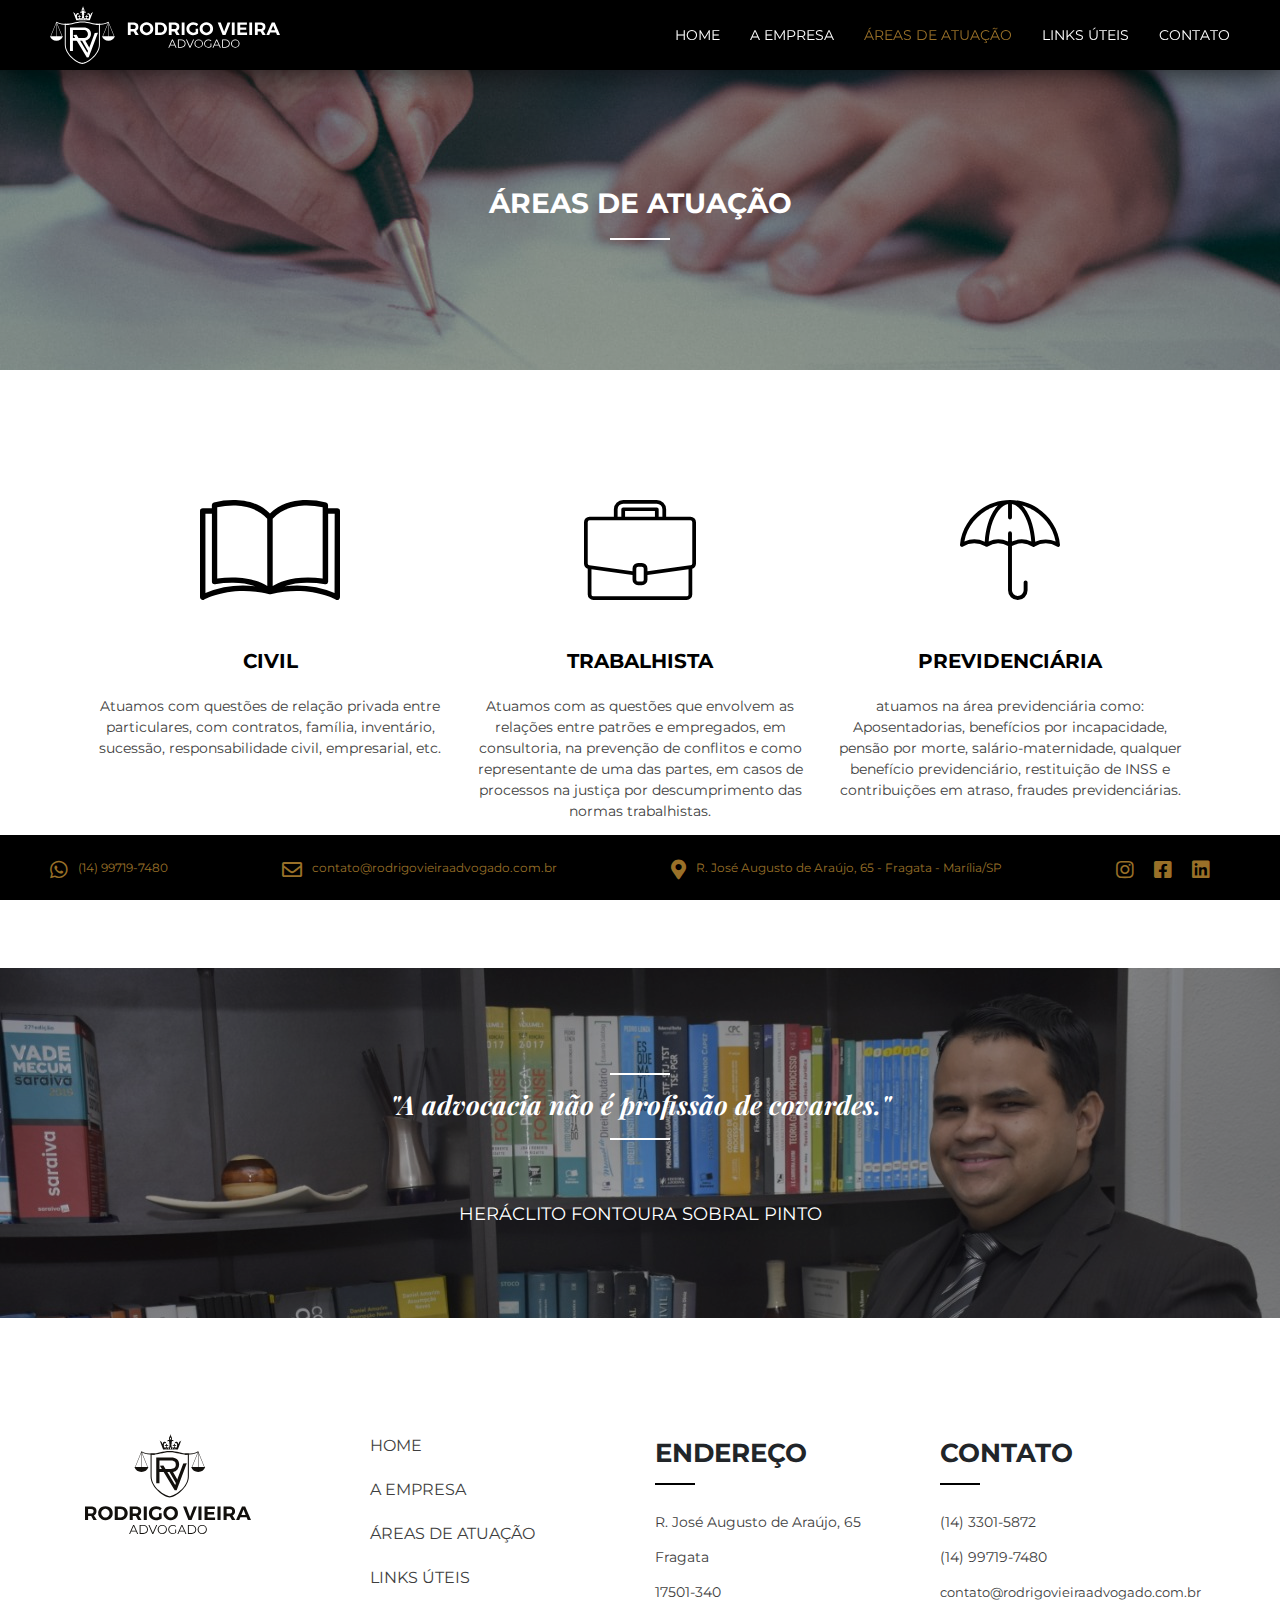
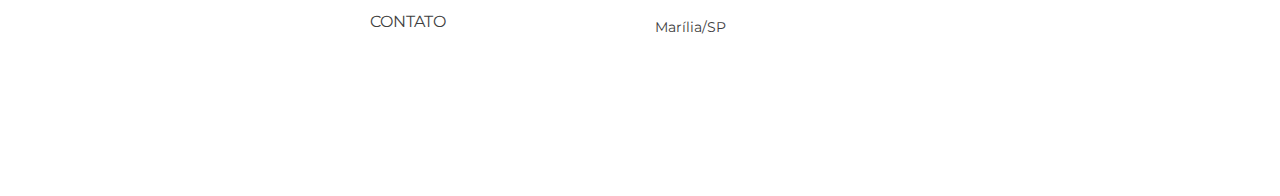
==== atuacao.html @ e59966e1 "site RV Advogado" ====
<!DOCTYPE html>
<html lang="pt-br">

<head>
    <meta charset="UTF-8">
    <meta name="viewport" content="width=device-width, initial-scale=1, shrink-to-fit=no">
    <!-- Primary Meta Tags -->
    <title>Áreas de Atuação | Rodrigo Vieira Advogado - Marília/SP</title>
    <meta name="title" content="Áreas de Atuação | Rodrigo Vieira Advogado - Marília/SP">
    <meta name="description" content="Escritório de advocacia, com 12 anos de experiência, oferecemos serviços especializados e personalizados em diversos ramos do direito, sempre visando à relação custo/benefício que atenda da melhor forma possível o interesse dos clientes.
    ">

    <!-- Open Graph / Facebook -->
    <meta property="og:type" content="website">
    <meta property="og:url" content="http://rodrigovieiraadvogado.com.br/">
    <meta property="og:title" content="Áreas de Atuação | Rodrigo Vieira Advogado - Marília/SP">
    <meta property="og:description" content="Escritório de advocacia, com 12 anos de experiência, oferecemos serviços especializados e personalizados em diversos ramos do direito, sempre visando à relação custo/benefício que atenda da melhor forma possível o interesse dos clientes.
    ">
    <meta property="og:image" content="/og.png">

    <!-- Twitter -->
    <meta property="twitter:card" content="summary_large_image">
    <meta property="twitter:url" content="http://rodrigovieiraadvogado.com.br/">
    <meta property="twitter:title" content="Áreas de Atuação | Rodrigo Vieira Advogado - Marília/SP">
    <meta property="twitter:description" content="Escritório de advocacia, com 12 anos de experiência, oferecemos serviços especializados e personalizados em diversos ramos do direito, sempre visando à relação custo/benefício que atenda da melhor forma possível o interesse dos clientes.
    ">
    <meta property="twitter:image" content="/og.png">

    <link rel="apple-touch-icon" sizes="57x57" href="/apple-icon-57x57.png">
    <link rel="apple-touch-icon" sizes="60x60" href="/apple-icon-60x60.png">
    <link rel="apple-touch-icon" sizes="72x72" href="/apple-icon-72x72.png">
    <link rel="apple-touch-icon" sizes="76x76" href="/apple-icon-76x76.png">
    <link rel="apple-touch-icon" sizes="114x114" href="/apple-icon-114x114.png">
    <link rel="apple-touch-icon" sizes="120x120" href="/apple-icon-120x120.png">
    <link rel="apple-touch-icon" sizes="144x144" href="/apple-icon-144x144.png">
    <link rel="apple-touch-icon" sizes="152x152" href="/apple-icon-152x152.png">
    <link rel="apple-touch-icon" sizes="180x180" href="/apple-icon-180x180.png">
    <link rel="icon" type="image/png" sizes="192x192"  href="/android-icon-192x192.png">
    <link rel="icon" type="image/png" sizes="32x32" href="/favicon-32x32.png">
    <link rel="icon" type="image/png" sizes="96x96" href="/favicon-96x96.png">
    <link rel="icon" type="image/png" sizes="16x16" href="/favicon-16x16.png">
    <link rel="manifest" href="/manifest.json">
    <meta name="msapplication-TileColor" content="#ffffff">
    <meta name="msapplication-TileImage" content="/ms-icon-144x144.png">
    <meta name="theme-color" content="#000000">

    <link rel="stylesheet" href="css/bootstrap-reboot.min.css">
    <link rel="stylesheet" href="css/bootstrap-grid.min.css">
    <link rel="stylesheet" href="css/style.css">
    <link rel="stylesheet" href="css/atuacao.css">
    <link rel="stylesheet" href="css/responsivo.css">
    <link href="https://fonts.googleapis.com/css2?family=Montserrat:wght@300;400;600;700&family=Playfair+Display:ital,wght@0,400;0,700;1,700&display=swap" rel="stylesheet">
    <link href="css/all.css" rel="stylesheet">
    <link rel="stylesheet" href="css/swiper-bundle.min.css">

</head>

<body>
    <script type="text/javascript">
        document.documentElement.className += ' js';
    </script>

    <header>
        <div class="container-fluid">
            <div class="row">
                <a href="index.html"><img src="img/logo.svg" alt="Logo Rodrigo Vieira Advogado"></a>
                <nav class="menu-nav mobile-menu">
                    <ul>
                        <li><a href="index.html">HOME</a></li>
                        <li><a href="sobre.html">A EMPRESA</a></li>
                        <li><a href="atuacao.html" class="active">ÁREAS DE ATUAÇÃO</a></li>
                        <li><a href="links.html">LINKS ÚTEIS</a></li>
                        <li><a href="contato.html">CONTATO</a></li>
                    </ul>
                </nav>
                <span class="mobile-btn"></span>
            </div>
        </div>
    </header>

    <main>
        <section class="introducao-interna bg-atuacao">
            <div class="opacityInterna"></div>
            <div class="container">
                <div class="row">
                    <h1>ÁREAS DE ATUAÇÃO</h1>
                </div>
            </div>
        </section>

        <section class="atuacao">
            <div class="container">
                <div class="row itens-atuacao">

                    <div class="col-md item-atuacao">
                        <figure><img src="img/civil.svg" alt="Imagem Civil"></figure>
                        <h2>CIVIL</h2>
                        <p>Atuamos com questões de relação privada entre particulares, com contratos, família, inventário, sucessão, responsabilidade civil, empresarial, etc.</p>
                    </div>

                    <div class="col-md item-atuacao">
                        <figure><img src="img/trabalhista.svg" alt="Imagem Trabalhista"></figure>
                        <h2>TRABALHISTA</h2>
                        <p>Atuamos com as questões que envolvem as relações entre patrões e empregados, em consultoria, na prevenção de conflitos e como representante de uma das partes, em casos de processos na justiça por descumprimento das normas trabalhistas.</p>
                    </div>

                    <div class="col-md item-atuacao">
                        <figure><img src="img/previdenciaria.svg" alt="Imagem Previdenciária"></figure>
                        <h2>PREVIDENCIÁRIA</h2>
                        <p>atuamos na área previdenciária como: Aposentadorias, benefícios por incapacidade, pensão por morte, salário-maternidade, qualquer benefício previdenciário, restituição de INSS e contribuições em atraso, fraudes previdenciárias.
                        </p>
                    </div>

                </div>
            </div>
        </section>

        <section class="quebra">
            <div class="opacityInterna_quebra"></div>
            <blockquote class="container-fluid">
                <div class="row">
                    <p>"A advocacia não é profissão de covardes."</p>
                    <cite>Heráclito Fontoura Sobral Pinto</cite>
                </div>
            </blockquote>
        </section>

    </main>

    <footer>
        <div class="container">
            <div class="row">
                <div class="col-md desk-only">
                    <img src="img/logo-vertical.svg" alt="Logo Rodrigo Vieira">
                </div>
                <div class="col-md desk-only">
                    <ul>
                        <li><a href="index.html">HOME</a></li>
                        <li><a href="sobre.html">A EMPRESA</a></li>
                        <li><a href="atuacao.html">ÁREAS DE ATUAÇÃO</a></li>
                        <li><a href="links.html">LINKS ÚTEIS</a></li>
                        <li><a href="contato.html">CONTATO</a></li>
                    </ul>
                </div>

                <div class="col-md">
                    <h4>ENDEREÇO</h4>
                    <p>R. José Augusto de Araújo, 65<br> Fragata
                        <br> 17501-340
                        <br> Marília/SP
                    </p>
                </div>
                <div class="col-md contatos">
                    <h4>CONTATO</h4>
                    <a href="tel:01433015872">(14) 3301-5872</a><br>
                    <a href="https://api.whatsapp.com/send?phone=5514997197480">(14) 99719-7480</a><br>
                    <a href="mailto:contato@rodrigovieiraadvogado.com.br" class="email">contato@rodrigovieiraadvogado.com.br</a><br>
                </div>
            </div>
        </div>
        <div class="container-fluid footer">
            <div class="row">
                <div>
                    <a href="https://api.whatsapp.com/send?phone=5514997197480"><i class="fab fa-whatsapp"></i>
            <p class="desk-only">(14) 99719-7480</p>
          </a>
                </div>
                <div>
                    <a href="@"><i class="far fa-envelope"></i>
            <p class="desk-only">contato@rodrigovieiraadvogado.com.br</p>
          </a>
                </div>
                <div>
                    <a href="https://www.google.com/maps/place/Rodrigo+Vieira+Advogado/@-22.2219226,-49.9405465,15z/data=!4m5!3m4!1s0x94bfd74c8cd609fb:0x2694e773a9a00483!8m2!3d-22.2219005!4d-49.9405941"><i class="fas fa-map-marker-alt"></i>
            <p class="desk-only">R. José Augusto de Araújo, 65 - Fragata - Marília/SP</p>
          </a>
                </div>
                <div style="display: flex;">
                    <a href="https://www.instagram.com/rodrigovieiraadvogado/"><i class="fab fa-instagram"></i></a>
                    <a href="https://www.facebook.com/rodrigo.vieira.52206654"><i class="fab fa-facebook-square"></i></a>
                    <a href="https://www.linkedin.com/in/rodrigovieiraadocacia/"><i class="fab fa-linkedin"></i></a>
                </div>
            </div>
        </div>
    </footer>

    <script src="js/jquery-3.5.1.min.js"></script>
    <script src="js/app.js"></script>
    <script src="js/swiper-bundle.min.js"></script>

</body>

</html>
---- css/style.css ----
body {
  font-family: 'Montserrat', sans-serif;
  font-weight: 400;
}

ul {
  list-style-type: none;
  padding-left: 0;
}

a:hover {
  text-decoration: none;
}

h1 {
  font-size: 28px;
  font-weight: 700;
  color: black;
}

main {
  padding-top: 70px;
}

/* Header */

header {
  background-color: black;
  width: 100%;
  height: 70px;
  position: fixed;
  padding-left: 50px;
  padding-right: 50px;
  z-index: 999;
  -webkit-box-shadow: 0px 1px 31px 1px rgba(0, 0, 0, 0.75);
  -moz-box-shadow: 0px 1px 31px 1px rgba(0, 0, 0, 0.75);
  box-shadow: 0px 1px 31px 1px rgba(0, 0, 0, 0.75);
}

header .row {
  height: 70px;
  align-items: center;
  justify-content: space-between;
}

header img {
  width: 230px;
  height: auto;
}

header nav ul {
  display: flex;
  margin-bottom: 0;
}

header nav ul li {
  padding-right: 30px;
}

header nav ul li:last-child {
  padding-right: 0;
}

header nav ul li a {
  font-size: 14px;
  color: white;
  border-bottom: 1px solid black;
  padding-bottom: 0px;
  transition: ease .4s;
}

header nav ul li a:hover {
  color: #997028;
  border-bottom: 1px solid #997028;
  padding-bottom: 8px;
  transition: ease .4s;
}

header nav ul li a.active {
  color: #997028;
}

/* header */


.opacityInterna {
  position: absolute;
  left: 0;
  right: 0;
  width: 100%;
  height: 300px;
  background-color: rgba(0, 0, 0, .4);
}

.opacityInterna_time {
  position: absolute;
  left: 0;
  right: 0;
  width: 100%;
  margin-top: -100px;
  height: 402px;
  background-color: rgba(0, 0, 0, .3);
}

.opacityInterna_quebra {
  position: absolute;
  left: 0;
  right: 0;
  width: 100%;
  height: 350px;
  background-color: rgba(0, 0, 0, .3);
}

.introducao-interna .container, .home-time .container-fluid, .quebra .container-fluid {
  position: relative;
}

/* introdução */

.introducao .swiper-container {
  width: 100%;
  height: calc(100vh - 70px);
}

.introducao .swiper-slide {
  background-position: center;
  background-size: cover;
  background-repeat: no-repeat;
  display: flex;
  align-items: center;
  justify-content: center;
  flex-direction: column;
  text-align: center;
}

.introducao .info-bg {
  margin-top: 60px;
}

.introducao h4 {
  font-size: 2.5rem;
  font-weight: 700;
  color: white;
  margin: 0;
}

.introducao h5 {
  font-size: 2rem;
  font-weight: 400;
  color: white;
  margin-bottom: 1rem;
}

.introducao p {
  font-family: 'Playfair Display', serif;
  color: white;
  font-size: 1rem;
  font-weight: 400;
}

.introducao p::after,
.introducao p::before {
  content: "";
  display: block;
  width: 60px;
  height: 2px;
  background: #fff;
  margin: 14px auto 10px auto;
}

.introducao-interna {
  background-position: center;
  background-size: cover;
  height: 300px;
  width: 100%;
}

.introducao-interna .row {
  align-items: center;
  justify-content: center;
  height: 300px;
}

.introducao-interna h1 {
  color: white;
}

.introducao-interna h1:after {
  content: "";
  display: block;
  width: 60px;
  height: 2px;
  background: #fff;
  margin: 14px auto 10px auto;
}

/* fim introducao  */

/* home - sobre  */

.home-sobre {
  padding: 100px 0;
}

.home-sobre img {
  width: 100%;
  height: auto;
}

.home-sobre h1::after {
  content: "";
  display: block;
  width: 45px;
  height: 2px;
  background: black;
  margin: 14px 0 40px 0;
}

.home-sobre p {
  text-align: justify;
  color: #3E3E3E;
  margin-bottom: 50px;
}

.btn-dourado {
  padding: 10px 15px;
  color: #997028;
  font-weight: 600;
  border: 1px solid #997028;
  border-radius: 5px;
  transition: ease .3s;
}

.btn-dourado:hover {
  color: white;
  background-color: #997028;
  transition: ease .3s;
}

/* fim home-sobre */

/* conheça nosso time */

.home-time {
  padding: 100px 0;
  background: url(../img/bg_nossotime.png);
  background-position: top;
  background-size: cover;
  background-repeat: no-repeat;
}

.home-time .row {
  align-items: center;
  justify-content: center;
  flex-direction: column;
  padding-top: 50px;
}

.home-time h1::after {
  content: "";
  display: block;
  width: 60px;
  height: 2px;
  background: black;
  margin: 14px auto 10px auto;
}

.home-time .btn-preto {
  padding: 10px 15px;
  color: black;
  font-weight: 600;
  border: 1px solid black;
  border-radius: 5px;
  transition: ease .3s;
  margin-top: 30px;
}

.home-time .btn-preto:hover {
  color: white;
  background-color: black;
  transition: ease .3s;
}

/* fim conheça nosso time */

/* área atuação */

.atuacao {
  margin: 100px 0;
}

.atuacao h1 {
  margin: 0 auto;
}

.atuacao h1::after {
  content: "";
  display: block;
  width: 60px;
  height: 2px;
  background: black;
  margin: 14px auto 10px auto;
}

.atuacao .itens-atuacao {
  margin: 60px 0;
  text-align: center;
}

.atuacao a {
  margin: 0 auto;
}

.atuacao .item-atuacao {
  padding: 30px 10px;
  transition: transform .2s;
}

.atuacao .item-atuacao:hover {
  -webkit-box-shadow: 0px 0px 6px 0px rgba(0, 0, 0, 0.5);
  -moz-box-shadow: 0px 0px 6px 0px rgba(0, 0, 0, 0.5);
  box-shadow: 0px 0px 6px 0px rgba(0, 0, 0, 0.5);
  transform: scale(1.1);
  transition: transform .2s;
}

.atuacao .item-atuacao img {
  height: 100px;
  width: auto;
  margin-bottom: 30px;
}

.atuacao .item-atuacao h2 {
  font-size: 20px;
  font-weight: 700;
  color: black !important;
  margin-bottom: 20px;
}

.atuacao .item-atuacao p {
  font-size: 14px;
  font-weight: 400;
  color: #3E3E3E !important;
}

/* fim área atuação */

/* início quebra */

.quebra {
  background: url(../img/bg_quebra.jpeg);
  background-position: top;
  background-size: cover;
  background-repeat: no-repeat;
}

.quebra .row {
  align-items: center;
  justify-content: center;
  flex-direction: column;
  height: 350px;
}

.quebra p {
  font-family: 'Playfair Display', serif;
  font-weight: 700;
  font-style: italic;
  color: white;
  font-size: 26px;
  text-align: center;
}

.quebra cite {
  font-size: 18px;
  font-style: normal;
  color: white;
  text-transform: uppercase;
  margin-top: 35px;
  text-align: center;
}

.quebra p::after,
.quebra p::before {
  content: "";
  display: block;
  width: 60px;
  height: 2px;
  background: #fff;
  margin: 14px auto 10px auto;
}

/* fim quebra */

/* Início footer  */

footer {
  padding: 100px 0 135px 0;
}

footer img {
  height: 100px;
  width: auto;
}

footer ul li {
  padding-bottom: 20px;
}

footer ul li:last-child {
  padding-bottom: 0;
}

footer ul li a {
  color: #3E3E3E;
}

footer ul li a:hover {
  color: #997028;
  transition: ease .3s;
}

footer h4 {
  font-size: 26px;
  font-weight: 700;
}

footer h4:after {
  content: "";
  display: block;
  width: 40px;
  height: 2px;
  background: black;
  margin: 10px 0 20px 0;
}

footer p {
  color: #3E3E3E;
  line-height: 35px;
  font-size: 14px;
}

footer .contatos a {
  color: #3E3E3E;
  line-height: 35px;
  font-size: 14px;
}

footer .contatos a.email {
  font-size: 13px;
}

.footer {
  background: black;
  padding: 15px;
  color: #997028;
  margin-top: 100px;
  position: fixed;
  bottom: 0;
  z-index: 999;
}

.footer .row {
  justify-content: space-between;
  padding-left: 50px;
  padding-right: 50px;
}

.footer a {
  color: #997028;
  font-size: 12px !important;
  display: flex;
  align-items: center;
  margin-right: 10px;
}

.footer a i {
  font-size: 20px;
  padding-top: 5px;
  margin-right: 10px;
}

.footer a p {
  margin-bottom: 0;
  color: #997028;
  font-size: 12px !important;
}



/* Fim footer  */

.form .row {
  flex-direction: row !important;
}

.form input,
.form textarea {
  width: 100%;
  border: none;
  border-bottom: 1px solid #997028;
  padding: 10px;
  color: white;
  background: none;
}

.form input::placeholder,
.form textarea::placeholder {
  color: white;
}

.form input:focus,
.form textarea:focus,
.form button:focus {
  outline: none;
}

.form button {
  background: none;
  color: #997028;
  border: 1px solid #997028;
  padding: 6px 12px;
  margin-top: 20px;
  border-radius: 7px;
}

.form button:hover {
  background: #997028;
  transition: ease .3s;
  color: black;
}

.mobile-btn {
  display: none;
}
---- css/atuacao.css ----
.introducao-interna.bg-atuacao {
  background-image: url(../img/bg-atuacao.jpg);
}

.atuacao .sobre-atuacao {
  text-align: justify;
  max-width: 700px;
  margin: 0 auto;
  color: #3E3E3E;
  line-height: 26px;
}

.atuacao .itens-atuacao {
  margin: 60px 0 0 0;
}
---- css/responsivo.css ----
@media (max-width: 992px) {
  .desk-only {
    visibility: hidden;
    display: none;
  }

  h1 {
    font-size: 24px;
  }

  p {
    font-size: 16px;
  }

  .btn-dourado,
  .btn-preto {
    font-size: 14px;
  }

  .home-sobre h1::after {
    margin: 14px 0 20px 0;
  }

  .home-sobre p {
    margin-bottom: 30px;
  }

  .atuacao .itens-atuacao {
    margin: 30px 0;
  }

  footer h4 {
    font-size: 24px;
  }

  .footer .row {
    justify-content: center;
  }

  .footer a {
    margin-right: 25px;
  }

.mobile-btn {
  display: block;
  width: 26px;
  height: 26px;
  color: white;
  border-top: 1px solid;
  margin: 20px 20px 0 0;
  float: left;
  position: relative;
  cursor: pointer;
}

.mobile-btn::after,
.mobile-btn::before {
  content: '';
  display: block;
  height: 1px;
  margin-top: 6px;
  background: currentColor;
  position: relative;
  transition: transform .2s ease;
}

.mobile-btn.active {
  border-top-color: transparent;
}

.mobile-btn.active::after {
  margin-top: 0px;
  top: 5px;
  transform: rotate(45deg);
}

.mobile-btn.active::before {
  margin-top: 0px;
  top: 6px;
  transform: rotate(135deg);
}

.menu-nav.mobile-menu {
  position: fixed;
  background: black;
  padding: 25px;
  right: 0;
  top: 70px;
  opacity: 0;
  visibility: hidden;
  transform: translate3d(60px, 0, 0);
  transition: ease .3s;
}

.menu-nav.mobile-menu.active {
  opacity: 1;
  visibility: visible;
  transform: translate3d(0, 0, 0);
}

.menu-nav.mobile-menu ul {
  flex-direction: column;
  text-align: center;
}

.menu-nav.mobile-menu ul li {
  padding-right: 0;
  margin: 15px;
}

.menu-nav.mobile-menu li a {
  width: 100%;
  text-align: center;
  display: block;
}
  
}






@media (max-width: 768px) {
  .desk-only {
    visibility: hidden;
    display: none;
  }

  h1 {
    font-size: 20px;
  }

  p {
    font-size: 14px;
  }

  header img {
    width: 180px;
  }

  .home-sobre {
    padding: 60px 0;
  }

  .home-sobre img {
    margin-bottom: 40px;
  }

  .quebra p {
    font-size: 20px;
  }

  .quebra cite {
    font-size: 16px;
    margin-top: 20px;
  }

  .atuacao {
    margin: 60px 0 30px 0;
  }

  footer {
    padding: 40px 0 100px 0;
  }

  .footer {
    margin-top: 60px;
  }

  .footer .row {
    justify-content: center;
  }

  .footer a {
    margin-right: 25px;
  }

  .sobre {
    padding: 60px 0;
  }

  .sobre ul li {
    margin-bottom: 40px;
  }

  .sobre ul li:last-child {
    margin-bottom: 0;
  }

  .sobre ul li a {
    font-size: 14px;
  }

  .js .sobre .item {
    padding-top: 60px;
  }

  .sobre .item .mvv {
    padding-top: 60px;
  }

  .sobre .item .mvv p {
    margin-top: 40px;
  }

  .time .ptm {
    padding-top: 100px;
  }

  .time .item-time figcaption {
    font-size: 20px;
  }

  .time .item-time figcaption i {
    font-size: 16px;
  }
  
  .time .item-time h5 {
    font-size: 14px;
    line-height: 22px;
  }

  .page-atuacao {
    margin: 60px 0;
  }

  .page-atuacao p {
    margin-top: 20px;
  }

  .page-atuacao img {
    margin: 40px 0 20px 0;
  }

  .links p {
    margin: 60px auto;
  }

  .links ul {
    margin-bottom: 60px;
  }

  .links ul li {
    margin-bottom: 20px;
  }

  .links ul li h2 {
    font-size: 20px;
  }

  .links ul li span {
    font-size: 14px;
  }

  .acompanhe {
    padding: 60px 0;
  }

  .acompanhe p {
    margin: 30px auto;
  }

  .form input,
  .form textarea {
    font-size: 14px;
  }

  .form button {
    font-size: 14px;
  }

  .contato {
    padding: 60px 0;
  }

}
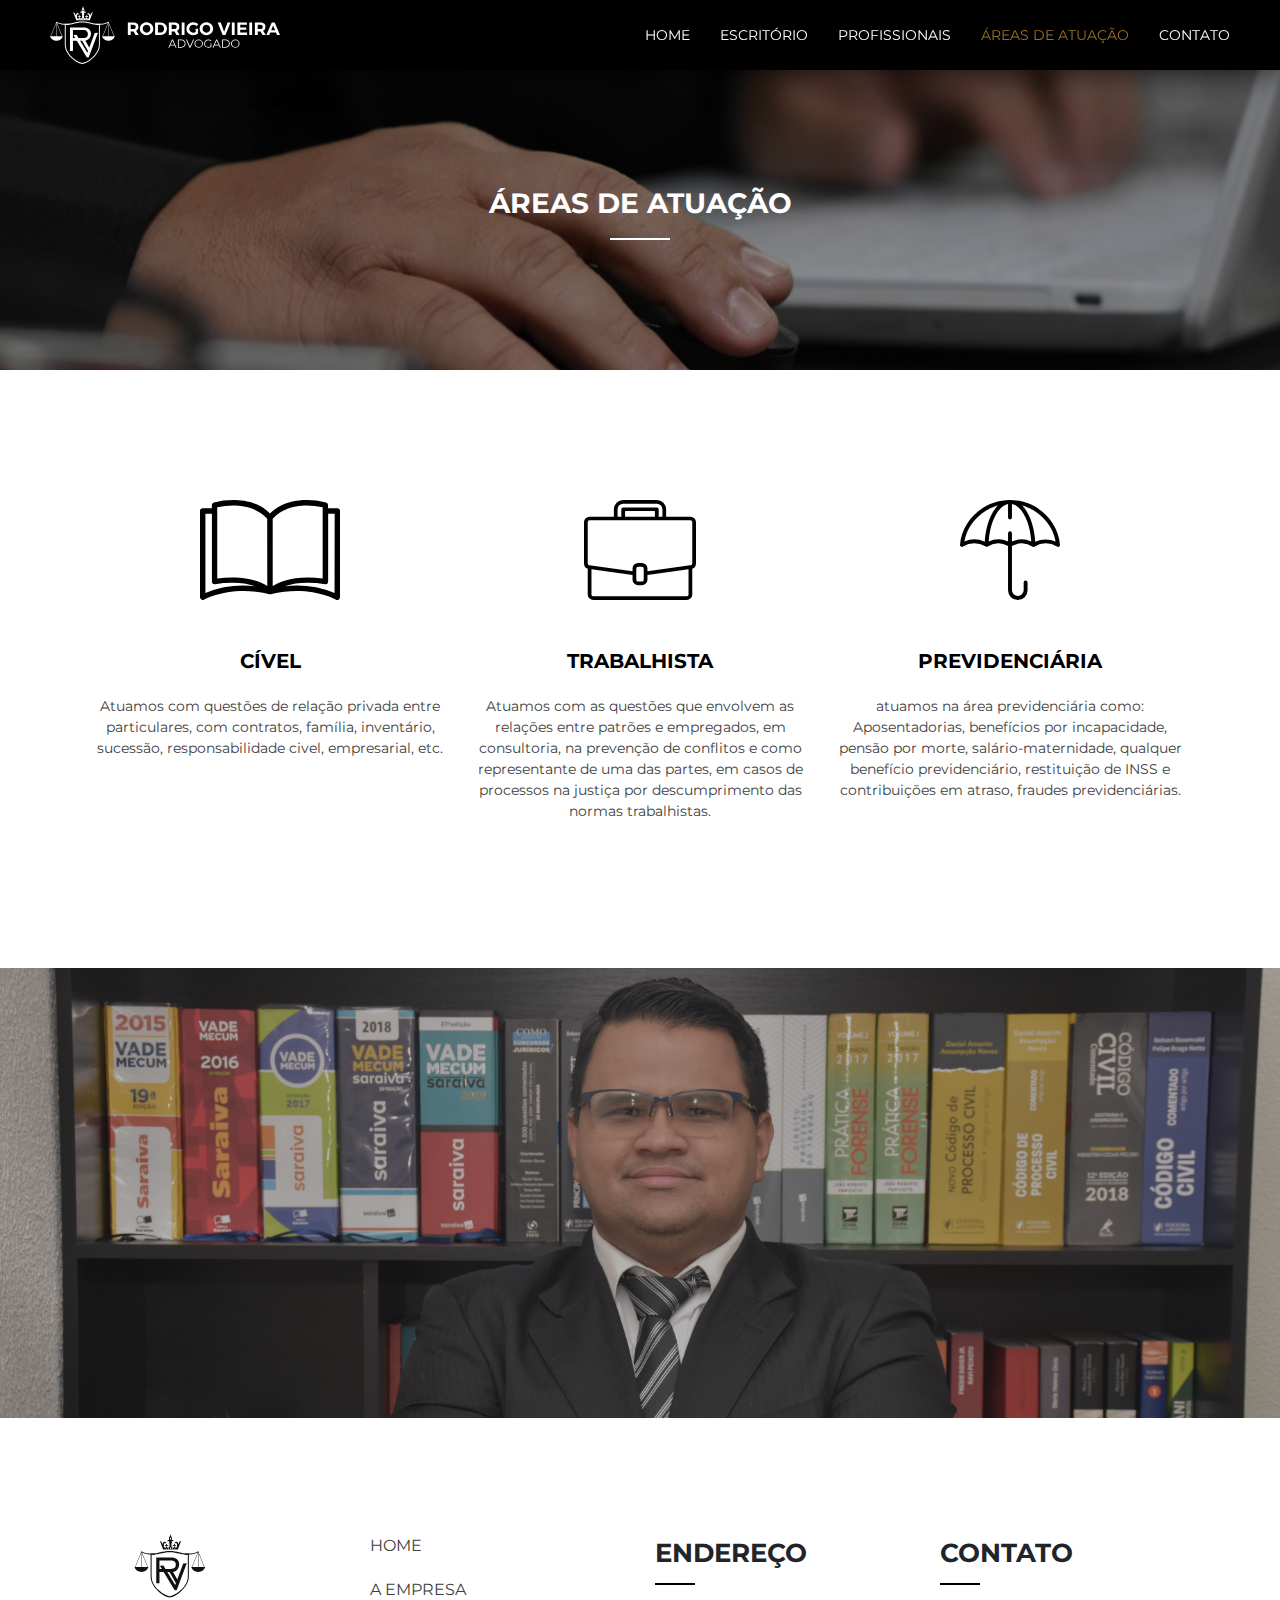
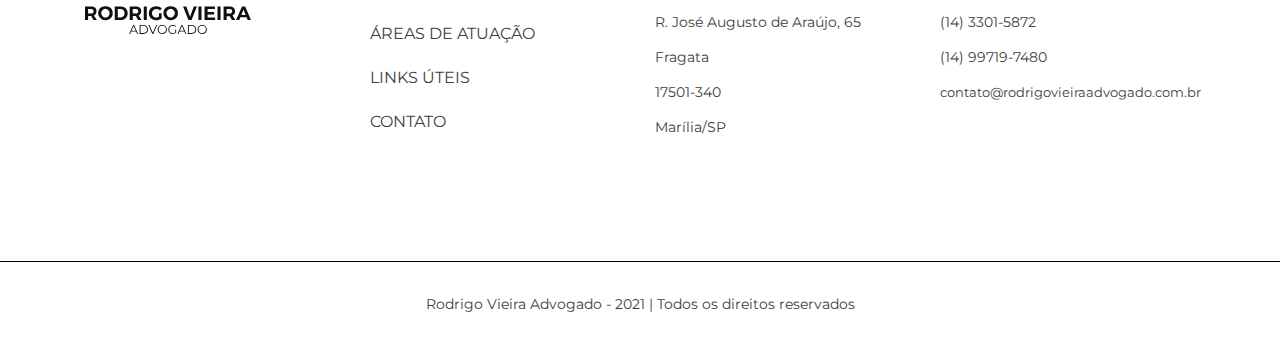
==== commit 8138ef00: "ajustes conforme reuniao" ====
--- a/atuacao.html
+++ b/atuacao.html
@@ -67,9 +67,9 @@
                 <nav class="menu-nav mobile-menu">
                     <ul>
                         <li><a href="index.html">HOME</a></li>
-                        <li><a href="sobre.html">A EMPRESA</a></li>
+                        <li><a href="escritorio.html">ESCRITÓRIO</a></li>
+                        <li><a href="profissionais.html">PROFISSIONAIS</a></li>
                         <li><a href="atuacao.html" class="active">ÁREAS DE ATUAÇÃO</a></li>
-                        <li><a href="links.html">LINKS ÚTEIS</a></li>
                         <li><a href="contato.html">CONTATO</a></li>
                     </ul>
                 </nav>
@@ -94,8 +94,8 @@
 
                     <div class="col-md item-atuacao">
                         <figure><img src="img/civil.svg" alt="Imagem Civil"></figure>
-                        <h2>CIVIL</h2>
-                        <p>Atuamos com questões de relação privada entre particulares, com contratos, família, inventário, sucessão, responsabilidade civil, empresarial, etc.</p>
+                        <h2>CÍVEL</h2>
+                        <p>Atuamos com questões de relação privada entre particulares, com contratos, família, inventário, sucessão, responsabilidade civel, empresarial, etc.</p>
                     </div>
 
                     <div class="col-md item-atuacao">
@@ -119,8 +119,6 @@
             <div class="opacityInterna_quebra"></div>
             <blockquote class="container-fluid">
                 <div class="row">
-                    <p>"A advocacia não é profissão de covardes."</p>
-                    <cite>Heráclito Fontoura Sobral Pinto</cite>
                 </div>
             </blockquote>
         </section>
@@ -128,7 +126,7 @@
     </main>
 
     <footer>
-        <div class="container">
+        <div class="container dados_contato">
             <div class="row">
                 <div class="col-md desk-only">
                     <img src="img/logo-vertical.svg" alt="Logo Rodrigo Vieira">
@@ -159,28 +157,29 @@
             </div>
         </div>
         <div class="container-fluid footer">
-            <div class="row">
-                <div>
-                    <a href="https://api.whatsapp.com/send?phone=5514997197480"><i class="fab fa-whatsapp"></i>
-            <p class="desk-only">(14) 99719-7480</p>
-          </a>
-                </div>
-                <div>
-                    <a href="@"><i class="far fa-envelope"></i>
-            <p class="desk-only">contato@rodrigovieiraadvogado.com.br</p>
-          </a>
-                </div>
-                <div>
-                    <a href="https://www.google.com/maps/place/Rodrigo+Vieira+Advogado/@-22.2219226,-49.9405465,15z/data=!4m5!3m4!1s0x94bfd74c8cd609fb:0x2694e773a9a00483!8m2!3d-22.2219005!4d-49.9405941"><i class="fas fa-map-marker-alt"></i>
-            <p class="desk-only">R. José Augusto de Araújo, 65 - Fragata - Marília/SP</p>
-          </a>
-                </div>
-                <div style="display: flex;">
-                    <a href="https://www.instagram.com/rodrigovieiraadvogado/"><i class="fab fa-instagram"></i></a>
-                    <a href="https://www.facebook.com/rodrigo.vieira.52206654"><i class="fab fa-facebook-square"></i></a>
-                    <a href="https://www.linkedin.com/in/rodrigovieiraadocacia/"><i class="fab fa-linkedin"></i></a>
-                </div>
+          <p>Rodrigo Vieira Advogado - 2021 | Todos os direitos reservados</p>
+          <!-- <div>
+              <a href="https://api.whatsapp.com/send?phone=5514997197480"><i class="fab fa-whatsapp"></i>
+                <p class="desk-only">(14) 99719-7480</p>
+              </a>
             </div>
+            <div>
+              <a href="@"><i class="far fa-envelope"></i>
+                <p class="desk-only">contato@rodrigovieiraadvogado.com.br</p>
+              </a>
+            </div>
+            <div>
+              <a
+                href="https://www.google.com/maps/place/Rodrigo+Vieira+Advogado/@-22.2219226,-49.9405465,15z/data=!4m5!3m4!1s0x94bfd74c8cd609fb:0x2694e773a9a00483!8m2!3d-22.2219005!4d-49.9405941"><i
+                  class="fas fa-map-marker-alt"></i>
+                <p class="desk-only">R. José Augusto de Araújo, 65 - Fragata - Marília/SP</p>
+              </a>
+            </div>
+            <div style="display: flex;">
+              <a href="https://www.instagram.com/rodrigovieiraadvogado/"><i class="fab fa-instagram"></i></a>
+              <a href="https://www.facebook.com/rodrigo.vieira.52206654"><i class="fab fa-facebook-square"></i></a>
+              <a href="https://www.linkedin.com/in/rodrigovieiraadocacia/"><i class="fab fa-linkedin"></i></a>
+            </div> -->
         </div>
     </footer>
 
--- a/css/style.css
+++ b/css/style.css
@@ -97,8 +97,7 @@
   left: 0;
   right: 0;
   width: 100%;
-  margin-top: -100px;
-  height: 402px;
+  height: 400px;
   background-color: rgba(0, 0, 0, .3);
 }
 
@@ -107,7 +106,7 @@
   left: 0;
   right: 0;
   width: 100%;
-  height: 350px;
+  height: 450px;
   background-color: rgba(0, 0, 0, .3);
 }
 
@@ -134,7 +133,7 @@
 }
 
 .introducao .info-bg {
-  margin-top: 60px;
+  margin-top: 80px;
 }
 
 .introducao h4 {
@@ -242,18 +241,39 @@
 /* conheça nosso time */
 
 .home-time {
-  padding: 100px 0;
-  background: url(../img/bg_nossotime.png);
+  /* padding: 100px 0; */
+  background: url(../img/time.jpg);
   background-position: top;
   background-size: cover;
   background-repeat: no-repeat;
+  height: 400px;
 }
 
 .home-time .row {
   align-items: center;
   justify-content: center;
   flex-direction: column;
-  padding-top: 50px;
+  padding-top: 30px;
+  height: 400px;
+}
+
+.home-time .link_conheca_time {
+  bottom: 0;
+  position: absolute;
+  width: 100%;
+  background-color: black;
+  text-align: center;
+  padding: 10px 0;
+  color: white;
+}
+
+.home-time .link_conheca_time a {
+  color: white;
+}
+
+.home-time h1 {
+  margin-top: 150px;
+  color: white;
 }
 
 .home-time h1::after {
@@ -261,7 +281,7 @@
   display: block;
   width: 60px;
   height: 2px;
-  background: black;
+  background: white;
   margin: 14px auto 10px auto;
 }
 
@@ -348,7 +368,7 @@
 /* início quebra */
 
 .quebra {
-  background: url(../img/bg_quebra.jpeg);
+  background: url(../img/quebra.png);
   background-position: top;
   background-size: cover;
   background-repeat: no-repeat;
@@ -358,7 +378,7 @@
   align-items: center;
   justify-content: center;
   flex-direction: column;
-  height: 350px;
+  height: 450px;
 }
 
 .quebra p {
@@ -394,7 +414,11 @@
 /* Início footer  */
 
 footer {
-  padding: 100px 0 135px 0;
+  padding: 100px 0 0 0;
+}
+
+footer .dados_contato {
+  margin-bottom: 100px;
 }
 
 footer img {
@@ -450,16 +474,18 @@
 }
 
 .footer {
-  background: black;
-  padding: 15px;
-  color: #997028;
-  margin-top: 100px;
-  position: fixed;
-  bottom: 0;
-  z-index: 999;
-}
-
-.footer .row {
+  background: white;
+  padding: 25px;
+  color: black;
+  border-top: 1px solid black;
+  text-align: center;
+}
+
+.footer p {
+  margin-bottom: 0;
+}
+
+/* .footer .row {
   justify-content: space-between;
   padding-left: 50px;
   padding-right: 50px;
@@ -483,7 +509,7 @@
   margin-bottom: 0;
   color: #997028;
   font-size: 12px !important;
-}
+} */
 
 
 
--- a/css/atuacao.css
+++ b/css/atuacao.css
@@ -1,5 +1,5 @@
 .introducao-interna.bg-atuacao {
-  background-image: url(../img/bg-atuacao.jpg);
+  background-image: url(../img/bg_links.jpeg);
 }
 
 .atuacao .sobre-atuacao {
--- a/css/responsivo.css
+++ b/css/responsivo.css
@@ -176,6 +176,13 @@
     margin-right: 25px;
   }
 
+  .itens_contato a img {
+    width: 100px;
+    height: auto;
+    /* padding: 30px; */
+    transition: ease .2s;
+  }
+
   .sobre {
     padding: 60px 0;
   }
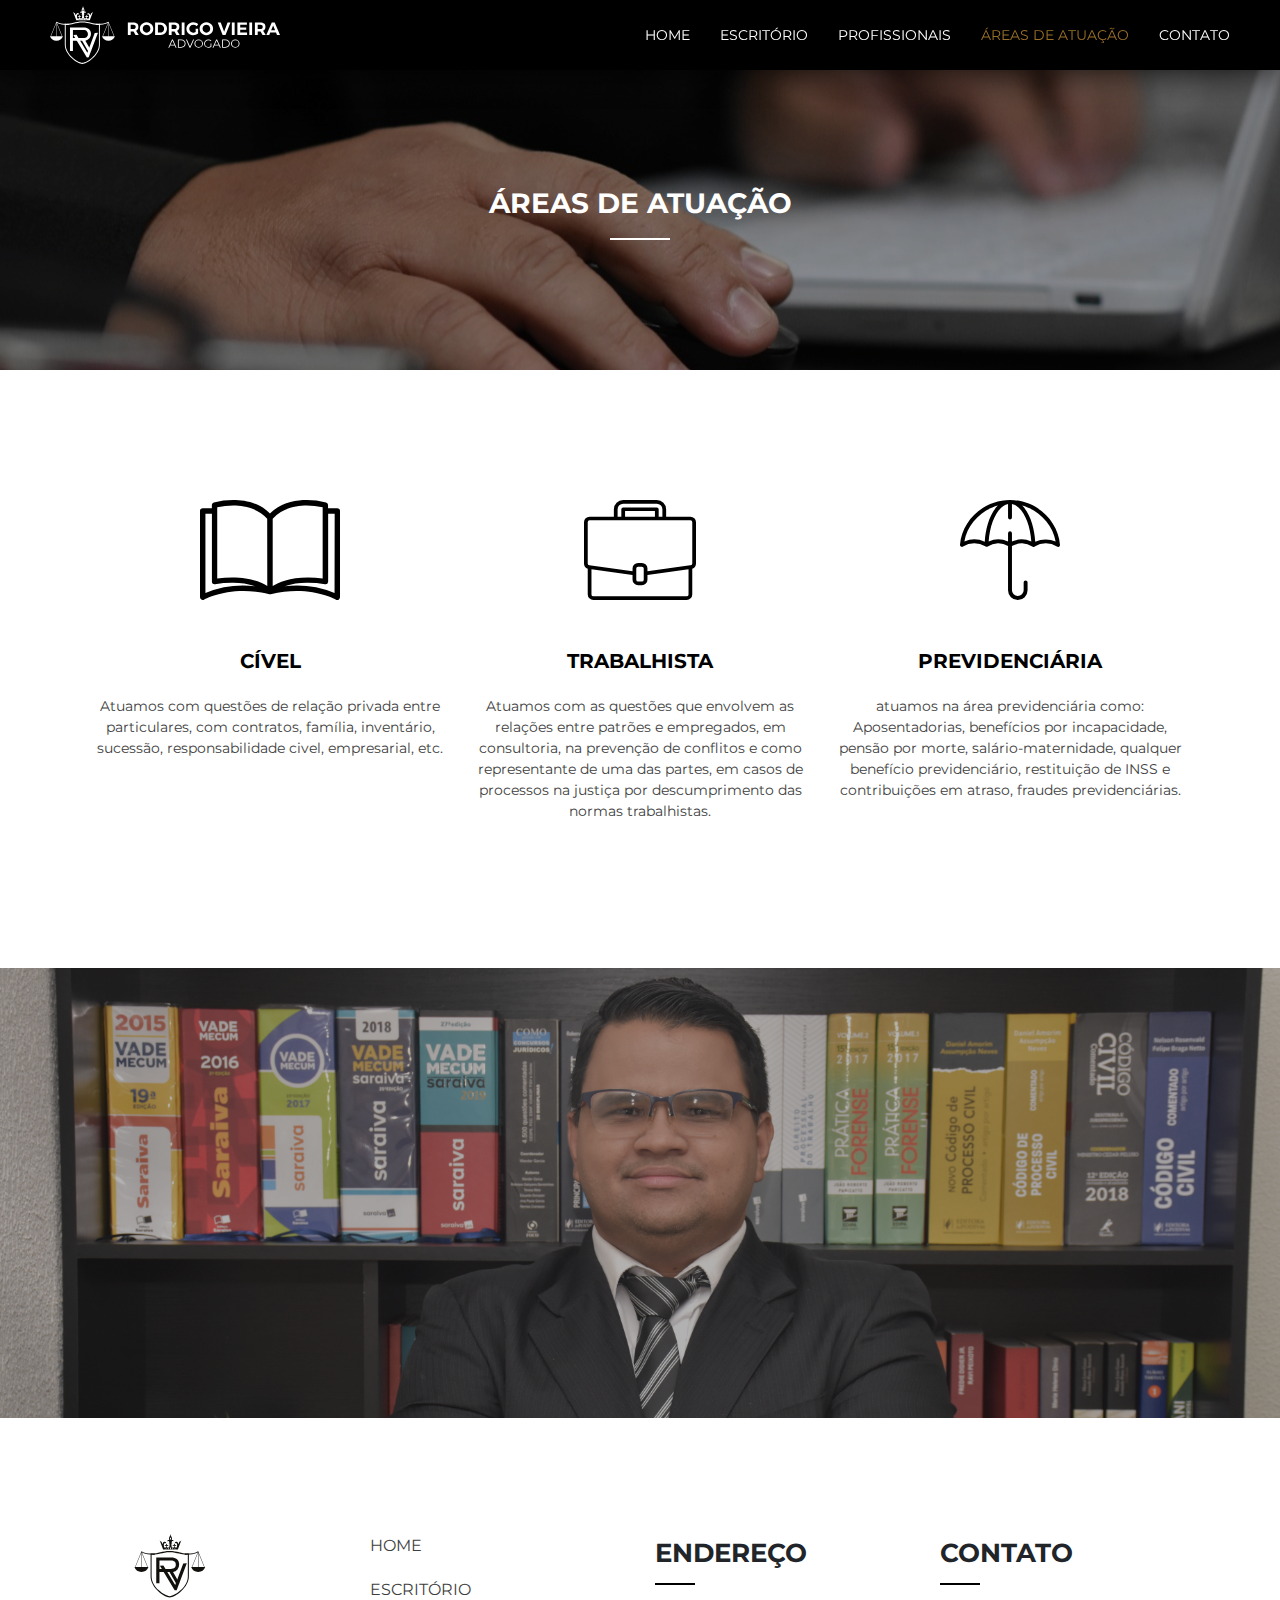
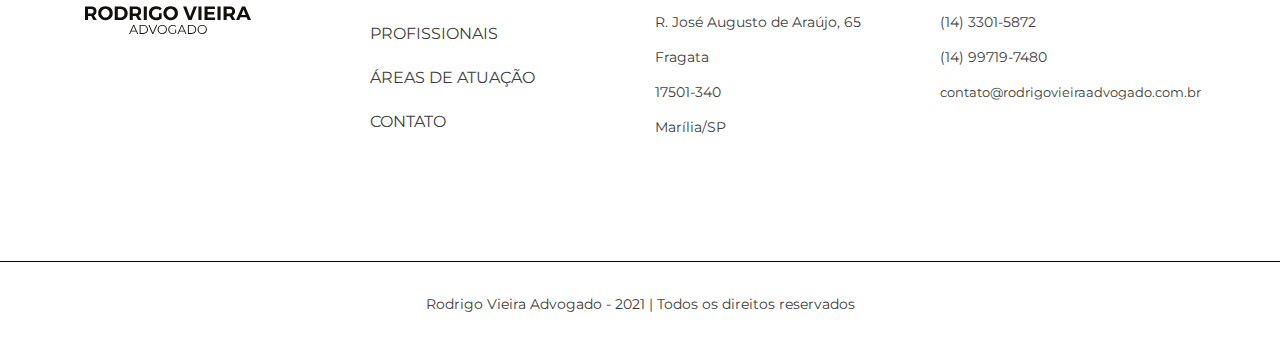
==== commit 2cdcfeaa: "Ajustes conforme reuniao" ====
--- a/atuacao.html
+++ b/atuacao.html
@@ -2,163 +2,174 @@
 <html lang="pt-br">
 
 <head>
-    <meta charset="UTF-8">
-    <meta name="viewport" content="width=device-width, initial-scale=1, shrink-to-fit=no">
-    <!-- Primary Meta Tags -->
-    <title>Áreas de Atuação | Rodrigo Vieira Advogado - Marília/SP</title>
-    <meta name="title" content="Áreas de Atuação | Rodrigo Vieira Advogado - Marília/SP">
-    <meta name="description" content="Escritório de advocacia, com 12 anos de experiência, oferecemos serviços especializados e personalizados em diversos ramos do direito, sempre visando à relação custo/benefício que atenda da melhor forma possível o interesse dos clientes.
+  <meta charset="UTF-8">
+  <meta name="viewport" content="width=device-width, initial-scale=1, shrink-to-fit=no">
+  <!-- Primary Meta Tags -->
+  <title>Áreas de Atuação | Rodrigo Vieira Advogado - Marília/SP</title>
+  <meta name="title" content="Áreas de Atuação | Rodrigo Vieira Advogado - Marília/SP">
+  <meta name="description" content="Escritório de advocacia, com 12 anos de experiência, oferecemos serviços especializados e personalizados em diversos ramos do direito, sempre visando à relação custo/benefício que atenda da melhor forma possível o interesse dos clientes.
     ">
 
-    <!-- Open Graph / Facebook -->
-    <meta property="og:type" content="website">
-    <meta property="og:url" content="http://rodrigovieiraadvogado.com.br/">
-    <meta property="og:title" content="Áreas de Atuação | Rodrigo Vieira Advogado - Marília/SP">
-    <meta property="og:description" content="Escritório de advocacia, com 12 anos de experiência, oferecemos serviços especializados e personalizados em diversos ramos do direito, sempre visando à relação custo/benefício que atenda da melhor forma possível o interesse dos clientes.
+  <!-- Open Graph / Facebook -->
+  <meta property="og:type" content="website">
+  <meta property="og:url" content="http://rodrigovieiraadvogado.com.br/">
+  <meta property="og:title" content="Áreas de Atuação | Rodrigo Vieira Advogado - Marília/SP">
+  <meta property="og:description" content="Escritório de advocacia, com 12 anos de experiência, oferecemos serviços especializados e personalizados em diversos ramos do direito, sempre visando à relação custo/benefício que atenda da melhor forma possível o interesse dos clientes.
     ">
-    <meta property="og:image" content="/og.png">
-
-    <!-- Twitter -->
-    <meta property="twitter:card" content="summary_large_image">
-    <meta property="twitter:url" content="http://rodrigovieiraadvogado.com.br/">
-    <meta property="twitter:title" content="Áreas de Atuação | Rodrigo Vieira Advogado - Marília/SP">
-    <meta property="twitter:description" content="Escritório de advocacia, com 12 anos de experiência, oferecemos serviços especializados e personalizados em diversos ramos do direito, sempre visando à relação custo/benefício que atenda da melhor forma possível o interesse dos clientes.
+  <meta property="og:image" content="/og.png">
+
+  <!-- Twitter -->
+  <meta property="twitter:card" content="summary_large_image">
+  <meta property="twitter:url" content="http://rodrigovieiraadvogado.com.br/">
+  <meta property="twitter:title" content="Áreas de Atuação | Rodrigo Vieira Advogado - Marília/SP">
+  <meta property="twitter:description" content="Escritório de advocacia, com 12 anos de experiência, oferecemos serviços especializados e personalizados em diversos ramos do direito, sempre visando à relação custo/benefício que atenda da melhor forma possível o interesse dos clientes.
     ">
-    <meta property="twitter:image" content="/og.png">
-
-    <link rel="apple-touch-icon" sizes="57x57" href="/apple-icon-57x57.png">
-    <link rel="apple-touch-icon" sizes="60x60" href="/apple-icon-60x60.png">
-    <link rel="apple-touch-icon" sizes="72x72" href="/apple-icon-72x72.png">
-    <link rel="apple-touch-icon" sizes="76x76" href="/apple-icon-76x76.png">
-    <link rel="apple-touch-icon" sizes="114x114" href="/apple-icon-114x114.png">
-    <link rel="apple-touch-icon" sizes="120x120" href="/apple-icon-120x120.png">
-    <link rel="apple-touch-icon" sizes="144x144" href="/apple-icon-144x144.png">
-    <link rel="apple-touch-icon" sizes="152x152" href="/apple-icon-152x152.png">
-    <link rel="apple-touch-icon" sizes="180x180" href="/apple-icon-180x180.png">
-    <link rel="icon" type="image/png" sizes="192x192"  href="/android-icon-192x192.png">
-    <link rel="icon" type="image/png" sizes="32x32" href="/favicon-32x32.png">
-    <link rel="icon" type="image/png" sizes="96x96" href="/favicon-96x96.png">
-    <link rel="icon" type="image/png" sizes="16x16" href="/favicon-16x16.png">
-    <link rel="manifest" href="/manifest.json">
-    <meta name="msapplication-TileColor" content="#ffffff">
-    <meta name="msapplication-TileImage" content="/ms-icon-144x144.png">
-    <meta name="theme-color" content="#000000">
-
-    <link rel="stylesheet" href="css/bootstrap-reboot.min.css">
-    <link rel="stylesheet" href="css/bootstrap-grid.min.css">
-    <link rel="stylesheet" href="css/style.css">
-    <link rel="stylesheet" href="css/atuacao.css">
-    <link rel="stylesheet" href="css/responsivo.css">
-    <link href="https://fonts.googleapis.com/css2?family=Montserrat:wght@300;400;600;700&family=Playfair+Display:ital,wght@0,400;0,700;1,700&display=swap" rel="stylesheet">
-    <link href="css/all.css" rel="stylesheet">
-    <link rel="stylesheet" href="css/swiper-bundle.min.css">
+  <meta property="twitter:image" content="/og.png">
+
+  <link rel="apple-touch-icon" sizes="57x57" href="/apple-icon-57x57.png">
+  <link rel="apple-touch-icon" sizes="60x60" href="/apple-icon-60x60.png">
+  <link rel="apple-touch-icon" sizes="72x72" href="/apple-icon-72x72.png">
+  <link rel="apple-touch-icon" sizes="76x76" href="/apple-icon-76x76.png">
+  <link rel="apple-touch-icon" sizes="114x114" href="/apple-icon-114x114.png">
+  <link rel="apple-touch-icon" sizes="120x120" href="/apple-icon-120x120.png">
+  <link rel="apple-touch-icon" sizes="144x144" href="/apple-icon-144x144.png">
+  <link rel="apple-touch-icon" sizes="152x152" href="/apple-icon-152x152.png">
+  <link rel="apple-touch-icon" sizes="180x180" href="/apple-icon-180x180.png">
+  <link rel="icon" type="image/png" sizes="192x192" href="/android-icon-192x192.png">
+  <link rel="icon" type="image/png" sizes="32x32" href="/favicon-32x32.png">
+  <link rel="icon" type="image/png" sizes="96x96" href="/favicon-96x96.png">
+  <link rel="icon" type="image/png" sizes="16x16" href="/favicon-16x16.png">
+  <link rel="manifest" href="/manifest.json">
+  <meta name="msapplication-TileColor" content="#ffffff">
+  <meta name="msapplication-TileImage" content="/ms-icon-144x144.png">
+  <meta name="theme-color" content="#000000">
+
+  <link rel="stylesheet" href="css/bootstrap-reboot.min.css">
+  <link rel="stylesheet" href="css/bootstrap-grid.min.css">
+  <link rel="stylesheet" href="css/style.css">
+  <link rel="stylesheet" href="css/atuacao.css">
+  <link rel="stylesheet" href="css/responsivo.css">
+  <link
+    href="https://fonts.googleapis.com/css2?family=Montserrat:wght@300;400;600;700&family=Playfair+Display:ital,wght@0,400;0,700;1,700&display=swap"
+    rel="stylesheet">
+  <link href="css/all.css" rel="stylesheet">
+  <link rel="stylesheet" href="css/swiper-bundle.min.css">
 
 </head>
 
 <body>
-    <script type="text/javascript">
-        document.documentElement.className += ' js';
-    </script>
-
-    <header>
-        <div class="container-fluid">
-            <div class="row">
-                <a href="index.html"><img src="img/logo.svg" alt="Logo Rodrigo Vieira Advogado"></a>
-                <nav class="menu-nav mobile-menu">
-                    <ul>
-                        <li><a href="index.html">HOME</a></li>
-                        <li><a href="escritorio.html">ESCRITÓRIO</a></li>
-                        <li><a href="profissionais.html">PROFISSIONAIS</a></li>
-                        <li><a href="atuacao.html" class="active">ÁREAS DE ATUAÇÃO</a></li>
-                        <li><a href="contato.html">CONTATO</a></li>
-                    </ul>
-                </nav>
-                <span class="mobile-btn"></span>
-            </div>
-        </div>
-    </header>
-
-    <main>
-        <section class="introducao-interna bg-atuacao">
-            <div class="opacityInterna"></div>
-            <div class="container">
-                <div class="row">
-                    <h1>ÁREAS DE ATUAÇÃO</h1>
-                </div>
-            </div>
-        </section>
-
-        <section class="atuacao">
-            <div class="container">
-                <div class="row itens-atuacao">
-
-                    <div class="col-md item-atuacao">
-                        <figure><img src="img/civil.svg" alt="Imagem Civil"></figure>
-                        <h2>CÍVEL</h2>
-                        <p>Atuamos com questões de relação privada entre particulares, com contratos, família, inventário, sucessão, responsabilidade civel, empresarial, etc.</p>
-                    </div>
-
-                    <div class="col-md item-atuacao">
-                        <figure><img src="img/trabalhista.svg" alt="Imagem Trabalhista"></figure>
-                        <h2>TRABALHISTA</h2>
-                        <p>Atuamos com as questões que envolvem as relações entre patrões e empregados, em consultoria, na prevenção de conflitos e como representante de uma das partes, em casos de processos na justiça por descumprimento das normas trabalhistas.</p>
-                    </div>
-
-                    <div class="col-md item-atuacao">
-                        <figure><img src="img/previdenciaria.svg" alt="Imagem Previdenciária"></figure>
-                        <h2>PREVIDENCIÁRIA</h2>
-                        <p>atuamos na área previdenciária como: Aposentadorias, benefícios por incapacidade, pensão por morte, salário-maternidade, qualquer benefício previdenciário, restituição de INSS e contribuições em atraso, fraudes previdenciárias.
-                        </p>
-                    </div>
-
-                </div>
-            </div>
-        </section>
-
-        <section class="quebra">
-            <div class="opacityInterna_quebra"></div>
-            <blockquote class="container-fluid">
-                <div class="row">
-                </div>
-            </blockquote>
-        </section>
-
-    </main>
-
-    <footer>
-        <div class="container dados_contato">
-            <div class="row">
-                <div class="col-md desk-only">
-                    <img src="img/logo-vertical.svg" alt="Logo Rodrigo Vieira">
-                </div>
-                <div class="col-md desk-only">
-                    <ul>
-                        <li><a href="index.html">HOME</a></li>
-                        <li><a href="sobre.html">A EMPRESA</a></li>
-                        <li><a href="atuacao.html">ÁREAS DE ATUAÇÃO</a></li>
-                        <li><a href="links.html">LINKS ÚTEIS</a></li>
-                        <li><a href="contato.html">CONTATO</a></li>
-                    </ul>
-                </div>
-
-                <div class="col-md">
-                    <h4>ENDEREÇO</h4>
-                    <p>R. José Augusto de Araújo, 65<br> Fragata
-                        <br> 17501-340
-                        <br> Marília/SP
-                    </p>
-                </div>
-                <div class="col-md contatos">
-                    <h4>CONTATO</h4>
-                    <a href="tel:01433015872">(14) 3301-5872</a><br>
-                    <a href="https://api.whatsapp.com/send?phone=5514997197480">(14) 99719-7480</a><br>
-                    <a href="mailto:contato@rodrigovieiraadvogado.com.br" class="email">contato@rodrigovieiraadvogado.com.br</a><br>
-                </div>
-            </div>
-        </div>
-        <div class="container-fluid footer">
-          <p>Rodrigo Vieira Advogado - 2021 | Todos os direitos reservados</p>
-          <!-- <div>
+  <script type="text/javascript">
+    document.documentElement.className += ' js';
+  </script>
+
+  <header>
+    <div class="container-fluid">
+      <div class="row">
+        <a href="index.html"><img src="img/logo.svg" alt="Logo Rodrigo Vieira Advogado"></a>
+        <nav class="menu-nav mobile-menu">
+          <ul>
+            <li><a href="index.html">HOME</a></li>
+            <li><a href="escritorio.html">ESCRITÓRIO</a></li>
+            <li><a href="profissionais.html">PROFISSIONAIS</a></li>
+            <li><a href="atuacao.html" class="active">ÁREAS DE ATUAÇÃO</a></li>
+            <li><a href="contato.html">CONTATO</a></li>
+          </ul>
+        </nav>
+        <span class="mobile-btn"></span>
+      </div>
+    </div>
+  </header>
+
+  <main>
+    <section class="introducao-interna bg-atuacao">
+      <div class="opacityInterna"></div>
+      <div class="container">
+        <div class="row">
+          <h1>ÁREAS DE ATUAÇÃO</h1>
+        </div>
+      </div>
+    </section>
+
+    <section class="atuacao">
+      <div class="container">
+        <div class="row itens-atuacao">
+
+          <div class="col-md item-atuacao">
+            <figure><img src="img/civil.svg" alt="Imagem Civil"></figure>
+            <h2>CÍVEL</h2>
+            <p>Atuamos com questões de relação privada entre particulares, com contratos, família, inventário, sucessão,
+              responsabilidade civel, empresarial, etc.</p>
+          </div>
+
+          <div class="col-md item-atuacao">
+            <figure><img src="img/trabalhista.svg" alt="Imagem Trabalhista"></figure>
+            <h2>TRABALHISTA</h2>
+            <p>Atuamos com as questões que envolvem as relações entre patrões e empregados, em consultoria, na prevenção
+              de conflitos e como representante de uma das partes, em casos de processos na justiça por descumprimento
+              das normas trabalhistas.</p>
+          </div>
+
+          <div class="col-md item-atuacao">
+            <figure><img src="img/previdenciaria.svg" alt="Imagem Previdenciária"></figure>
+            <h2>PREVIDENCIÁRIA</h2>
+            <p>atuamos na área previdenciária como: Aposentadorias, benefícios por incapacidade, pensão por morte,
+              salário-maternidade, qualquer benefício previdenciário, restituição de INSS e contribuições em atraso,
+              fraudes previdenciárias.
+            </p>
+          </div>
+
+        </div>
+      </div>
+    </section>
+
+    <section class="quebra">
+      <div class="opacityInterna_quebra"></div>
+      <blockquote class="container-fluid">
+        <div class="row">
+        </div>
+      </blockquote>
+    </section>
+
+  </main>
+
+  <footer>
+    <div class="container dados_contato">
+      <div class="row">
+        <div class="col-md desk-only">
+          <img src="img/logo-vertical.svg" alt="Logo Rodrigo Vieira">
+        </div>
+        <div class="col-md desk-only">
+          <ul>
+            <li><a href="index.html">HOME</a></li>
+            <li><a href="escritorio.html">ESCRITÓRIO</a></li>
+            <li><a href="profissionais.html">PROFISSIONAIS</a></li>
+            <li><a href="atuacao.html">ÁREAS DE ATUAÇÃO</a></li>
+            <li><a href="contato.html">CONTATO</a></li>
+          </ul>
+        </div>
+
+        <div class="col-md">
+          <h4>ENDEREÇO</h4>
+          <a href="https://www.google.com/maps/place/Rodrigo+Vieira+Advogado/@-22.2219226,-49.9405465,15z/data=!4m5!3m4!1s0x94bfd74c8cd609fb:0x2694e773a9a00483!8m2!3d-22.2219005!4d-49.9405941"
+            target="blank">
+            <p>R. José Augusto de Araújo, 65<br> Fragata
+              <br> 17501-340
+              <br> Marília/SP
+            </p>
+          </a>
+        </div>
+        <div class="col-md contatos">
+          <h4>CONTATO</h4>
+          <a href="tel:01433015872">(14) 3301-5872</a><br>
+          <a href="https://api.whatsapp.com/send?phone=5514997197480">(14) 99719-7480</a><br>
+          <a href="mailto:contato@rodrigovieiraadvogado.com.br"
+            class="email">contato@rodrigovieiraadvogado.com.br</a><br>
+        </div>
+      </div>
+    </div>
+    <div class="container-fluid footer">
+      <p>Rodrigo Vieira Advogado - 2021 | Todos os direitos reservados</p>
+      <!-- <div>
               <a href="https://api.whatsapp.com/send?phone=5514997197480"><i class="fab fa-whatsapp"></i>
                 <p class="desk-only">(14) 99719-7480</p>
               </a>
@@ -180,12 +191,12 @@
               <a href="https://www.facebook.com/rodrigo.vieira.52206654"><i class="fab fa-facebook-square"></i></a>
               <a href="https://www.linkedin.com/in/rodrigovieiraadocacia/"><i class="fab fa-linkedin"></i></a>
             </div> -->
-        </div>
-    </footer>
-
-    <script src="js/jquery-3.5.1.min.js"></script>
-    <script src="js/app.js"></script>
-    <script src="js/swiper-bundle.min.js"></script>
+    </div>
+  </footer>
+
+  <script src="js/jquery-3.5.1.min.js"></script>
+  <script src="js/app.js"></script>
+  <script src="js/swiper-bundle.min.js"></script>
 
 </body>
 
--- a/css/style.css
+++ b/css/style.css
@@ -132,6 +132,32 @@
   text-align: center;
 }
 
+.introducao .swiper-bg1 {
+  background-image:url(../img/bg_introducao1.jpg);
+}
+
+.introducao .swiper-bg2 {
+  background-image:url(../img/bg_introducao5.jpg);
+  background-position: top;
+}
+
+.introducao .swiper-bg3 {
+  background-image:url(../img/bg_introducao3.jpg);
+}
+
+.introducao .swiper-bg4 {
+  background-image:url(../img/bg_introducao4.jpg);
+}
+
+.introducao .swiper-bg5 {
+  background-image:url(../img/bg_introducao2.jpg);
+}
+
+.introducao .swiper-bg6 {
+  background-image:url(../img/bg_introducao6.jpeg);
+  background-position: top;
+}
+
 .introducao .info-bg {
   margin-top: 80px;
 }
@@ -242,7 +268,7 @@
 
 .home-time {
   /* padding: 100px 0; */
-  background: url(../img/time.jpg);
+  background: url(../img/time1.png);
   background-position: top;
   background-size: cover;
   background-repeat: no-repeat;
